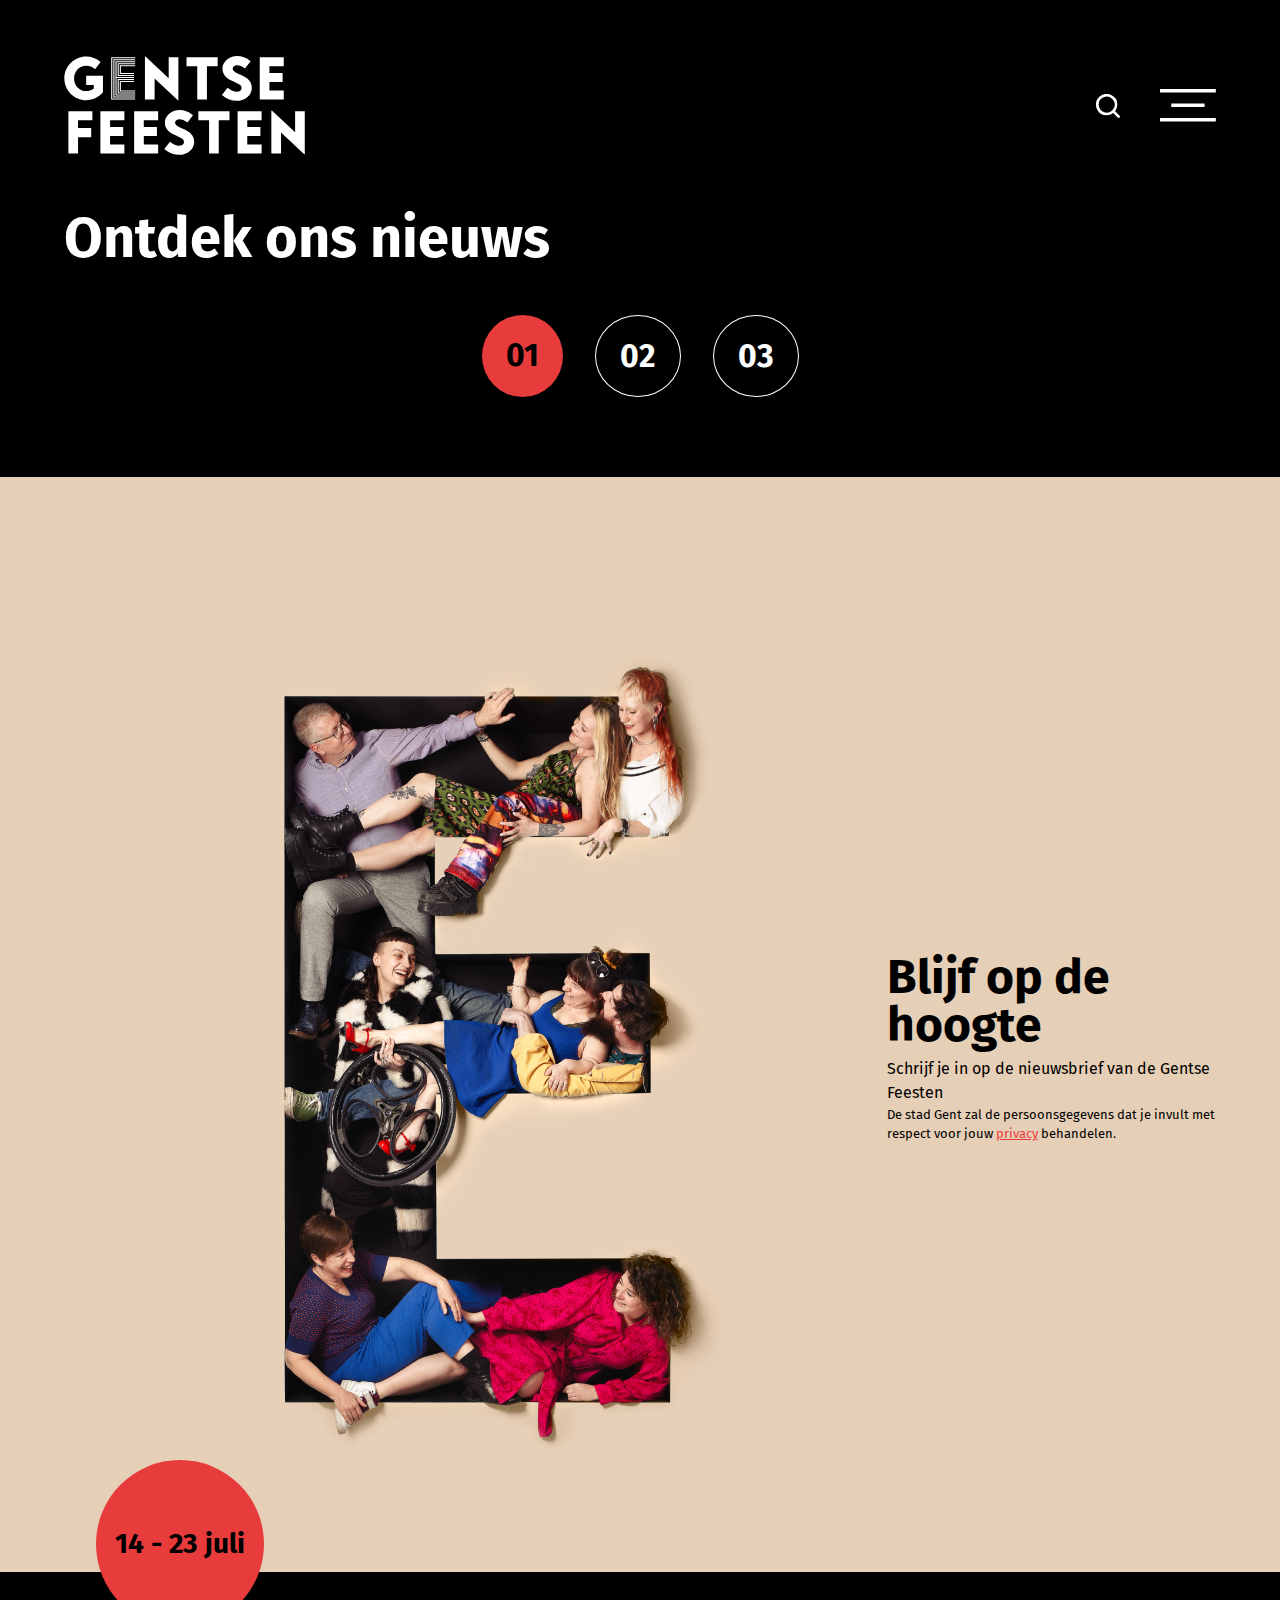
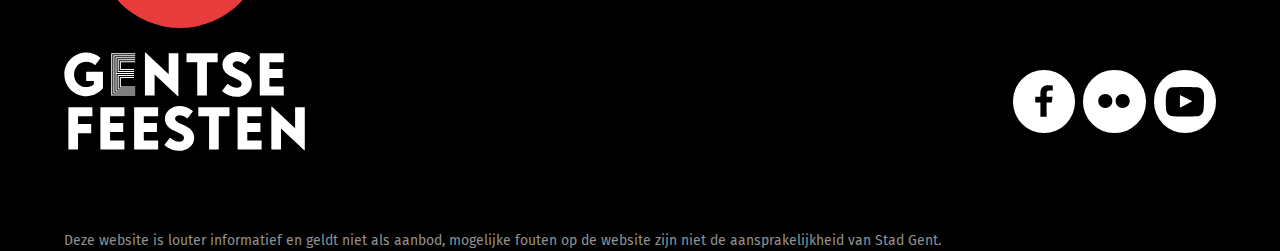
==== news.html @ fd0eabc0 "site" ====
<!DOCTYPE html>
<html lang="en">

<head>
    <meta charset="UTF-8">
    <meta name="viewport" content="width=device-width, initial-scale=1.0">
    <link rel="stylesheet" href="static/css/reset.css">
    <link rel="stylesheet" href="static/css/main.css">

    <!--FAVICON-->
    <link rel="apple-touch-icon" sizes="180x180" href="static/img/favicon/apple-touch-icon.png">
    <link rel="icon" type="image/png" sizes="32x32" href="static/img/favicon//favicon-32x32.png">
    <link rel="icon" type="image/png" sizes="16x16" href="static/img/favicon//favicon-16x16.png">

    <title>Ontdek ons nieuws | Gentse Feesten 2023</title>
</head>

<body>
    <div id="menu">
        <!--JAVASCRIPT-->
    </div>
    <header>
        <div class="container">
            <nav>
                <ul>
                    <li>
                        <a id="logo" href="index.html">
                            <!--JAVASCRIPT-->
                        </a>
                    </li>
                    <li class="page-pointer header-hidden">
                        <a href="news.html">Nieuws</a>
                    </li>
                    <li class="hover-after header-hidden">
                        <a href="events/day.html?day=14">Programma</a>
                    </li>
                </ul>

                <ul>
                    <li class="header__search header-hidden__delay">
                        <a href="search.html">
                            <svg xmlns="http://www.w3.org/2000/svg" viewBox="0 0 32 32">
                                <path fill="currentColor"
                                    d="m31.474 28.951-6.043-6.025a14.08 14.08 0 0 0 3.004-8.708A14.22 14.22 0 0 0 4.163 4.164a14.215 14.215 0 0 0-3.082 15.495 14.217 14.217 0 0 0 13.136 8.777 14.072 14.072 0 0 0 8.708-3.004l6.025 6.043a1.77 1.77 0 0 0 1.262.526 1.776 1.776 0 0 0 1.261-.526 1.77 1.77 0 0 0 .526-1.261 1.77 1.77 0 0 0-.526-1.262zM3.554 14.218a10.659 10.659 0 0 1 6.583-9.851 10.667 10.667 0 0 1 11.621 2.311 10.66 10.66 0 0 1 2.311 11.621 10.663 10.663 0 0 1-20.514-4.081z" />
                            </svg>
                        </a>
                    </li>
                    <li class="header__hamburger">
                        <a id="menu-btn" href="#">
                            <svg xmlns="http://www.w3.org/2000/svg" viewBox="0 0 55 32">
                                <path fill="currentColor"
                                    d="M0 0h54.825v3.404H0V0zm11.072 14.298h32.681v3.404H11.072v-3.404zM0 28.596h54.825V32H0v-3.404z" />
                            </svg>
                        </a>
                    </li>
                </ul>
            </nav>
    </header>
    <main>
        <section class="news">
            <div class="container">
                <h1>Ontdek ons nieuws</h1>
                <ul id="news">
                    <!--JAVASCRIPT-->
                </ul>
                <nav class="page-nav">
                    <ul>
                        <li class="page-nav__pointer">
                            <a href="#">
                                <strong>01</strong>
                            </a>
                        </li>
                        <li class="page-nav__hover">
                            <a href="#">
                                <strong>02</strong>
                            </a>
                        </li>
                        <li class="page-nav__hover">
                            <a href="#">
                                <strong>03</strong>
                            </a>
                        </li>
                    </ul>
                </nav>
            </div>
        </section>
    </main>
    <footer>
        <section class="footer-newsletter">
            <div class="container">
                <!-- <nav class="footer-newsletter__nav">
                    <ul>
                        <li class="footer-newsletter__nav-pics">
                            <a href="#">
                                <p>
                                    Spot onze foto's
                                </p>
                                <div class="arrow-right">
                                    <div class="arrow-helper"></div>
                                    <svg xmlns="http://www.w3.org/2000/svg" viewBox="0 0 32 32">
                                        <path fill="currentColor"
                                            d="M12.5 7c.384 0 .768.146 1.06.439l8.26 8.261-8.26 8.261a1.5 1.5 0 0 1-2.121-2.122l6.14-6.14-6.14-6.139a1.502 1.502 0 0 1 1.06-2.561z" />
                                    </svg>
                                </div>
                            </a>
                        </li>
                        <li class="footer-newsletter__nav-vids">
                            <a href="#">
                                <div class="arrow-left">
                                    <svg xmlns="http://www.w3.org/2000/svg" viewBox="0 0 32 32">
                                        <path fill="currentColor"
                                            d="M20.321 24.4c-.384 0-.768-.146-1.06-.439L11 15.701l8.26-8.262a1.5 1.5 0 0 1 2.121 2.122l-6.14 6.14 6.14 6.14a1.503 1.503 0 0 1-1.06 2.56" />
                                    </svg>
                                    <div class="arrow-helper"></div>
                                </div>
                                <p>
                                    Aanschouw onze video's
                                </p>
                            </a>
                        </li>
                    </ul>
                </nav> -->
                <div class="footer-newsletter__subscribe">
                    <figure id="logo-letter-footer">
                        <!--JAVASCRIPT-->
                    </figure>
                    <div class="footer-newsletter__subscribe-text">
                        <h3>Blijf op de hoogte</h3>
                        <p>
                            Schrijf je in op de nieuwsbrief van de Gentse Feesten
                        </p>
                        <!-- <div class="footer-newsletter__input">
                            <input type="email" id="email" name="email" placeholder="Jouw e-mailadres" required>
                            <button type="submit" class="sub-button">
                                <strong>Inschrijven</strong>
                            </button>
                        </div> -->
                        <p class="footer-newsletter__terms">
                            De stad Gent zal de persoonsgegevens dat je invult met respect voor jouw <a
                                href="#">privacy</a> behandelen.
                        </p>
                    </div>
                </div>
            </div>
        </section>

        <section class="footer-info">
            <div class="container">
                <div class="dates-circle">
                    <p>
                        14 - 23 juli
                    </p>
                </div>
                <nav>
                    <ul>
                        <li>
                            <a id="logo-footer" href="index.html">
                                <!--JAVASCRIPT-->
                            </a>
                        </li>
                        <li class="footer-info__socials">
                            <a href="#">
                                <svg xmlns="http://www.w3.org/2000/svg" viewBox="0 0 32 32">
                                    <path
                                        d="M17.49 25v-8.21h2.95l.44-3.2h-3.39v-2.043c0-.927.276-1.558 1.697-1.558L21 9.988V7.126A25.196 25.196 0 0 0 18.445 7h-.091.005c-2.614 0-4.403 1.491-4.403 4.23v2.36H11v3.2h2.956V25h3.535z" />
                                </svg>
                            </a>
                            <a href="#">
                                <svg xmlns="http://www.w3.org/2000/svg" viewBox="0 0 32 32">
                                    <path
                                        d="M11.034 12c2.228 0 4.034 1.791 4.034 4 0 2.21-1.806 4-4.034 4S7 18.21 7 16c0-2.209 1.806-4 4.034-4zM25 16c0 2.21-1.806 4-4.034 4s-4.034-1.79-4.034-4c0-2.209 1.806-4 4.034-4S25 13.791 25 16z" />
                                </svg>
                            </a>
                            <a href="#">
                                <svg xmlns="http://www.w3.org/2000/svg" viewBox="0 0 32 32">
                                    <path
                                        d="M26.8 12.1c0-.3-.3-1.9-1.1-2.7C25 8.7 24 8.3 23 8.2h-.2C19.8 8 16.2 8 16 8s-3.8 0-6.8.2H9c-1 0-1.9.5-2.6 1.2-.8.8-1.1 2.4-1.1 2.7-.2 1.2-.3 2.4-.3 3.6v1.6c0 1.2.1 2.4.2 3.6 0 .3.3 1.8 1.1 2.7.8.7 1.7 1.1 2.7 1.1H9.3c1.7.2 6.4.2 6.6.2.2 0 3.8 0 6.8-.2h.2c1 0 1.9-.5 2.6-1.2.8-.8 1.1-2.4 1.1-2.7.1-1.2.2-2.4.2-3.6v-1.6c.2-1.1.1-2.3 0-3.5zm-13.7 7.8v-7.4l7.1 3.7-7.1 3.7z" />
                                </svg>
                            </a>
                        </li>
                    </ul>
                    <ul>
                        <li>
                            <p class="footer__site-info">
                                Deze website is louter informatief en geldt niet als aanbod, mogelijke fouten op de
                                website zijn niet de aansprakelijkheid van Stad Gent.
                            </p>
                        </li>
                    </ul>
                </nav>
            </div>
        </section>
    </footer>
    <script src="./static/js/utils/utility-functions.js"></script>
    <script src="./static/js/main/data.js"></script>
    <script src="./static/js/main/logos.js"></script>
    <script src="./static/js/main/menu.js"></script>
    <script src="./static/js/news-page/news.js"></script>
</body>

</html>
---- static/css/main.css ----
/*
===================================
STANDARD VALUES
===================================
*/

@font-face {
  font-family: "Fira Sans";
  src: url("../fonts/Fira Sans Bold.woff2") format("woff2"),
    url("../fonts/Fira Sans Bold.woff") format("woff");
  font-weight: 700;
  font-style: normal;
  font-stretch: normal;
  unicode-range: U+0020-2212;
}

@font-face {
  font-family: "Fira Sans";
  src: url("../fonts/Fira Sans Regular.woff2") format("woff2"),
    url("../fonts/Fira Sans Regular.woff") format("woff");
  font-weight: 400;
  font-style: normal;
  font-stretch: normal;
  unicode-range: U+0020-2212;
}

body {
  font-family: "Fira sans";
  background-color: hsl(31, 49%, 81%);
}

main {
  overflow: hidden;
}

h1 {
  font-size: 3.5rem;
}

@media (max-width: 31.25rem) {
  h1 {
    font-size: 2.5rem;
  }
}

h1,
h2,
h3,
h4 {
  line-height: 100%;
}

ul {
  padding: 0;
}

li {
  list-style: none;
}

svg {
  color: white;
  width: 2rem;
}

.bg-red svg {
  color: black;
}

/*
===================================
UTILITY CLASSES
===================================
*/

.container {
  max-width: 80rem;
  width: 90%;
  margin: 0 auto;
}

.close {
  display: none;
}

.overflow-hidden {
  overflow: hidden;
}

.bg-red {
  background-color: hsl(0, 79%, 57%);
}

.page-pointer::after {
  content: "";
  width: 2rem;
  height: 1.25rem;
  border-left: 0.2rem solid white;
  border-top: 0.2rem solid white;
  position: absolute;
  bottom: -1.5rem;
  left: 0;
}

.dates-circle {
  font-size: 1.74rem;
  font-weight: 600;
  background-color: hsl(0, 79%, 57%);
  border-radius: 50%;
  width: 10.5rem;
  height: 10.5rem;
  display: flex;
  align-items: center;
  justify-content: center;
}

/* Arrows */
.arrow-right,
.arrow-left {
  display: flex;
  align-items: center;
}

div.arrow-right svg {
  width: 3rem;
  transform: translateX(-54%);
  color: black;
}

div.arrow-left svg {
  color: black;
  width: 3rem;
  transform: translateX(51%);
}

.arrow-helper {
  width: 5rem;
  height: 0.25rem;
  background-color: black;
}

/* Events */
.event {
  position: relative;
  list-style: none;
}

.event-text-bl {
  position: absolute;
  bottom: -7rem;
  left: 0;
  max-width: 23.5rem;
  border: 0.1rem solid white;
  padding: 2rem;
  background-color: black;
  transition: 0.2s;
}

.event-text-bl h2 {
  font-size: 1.25rem;
  margin-bottom: 0.75rem;
}

.event-text-bl h2,
.event-text-bl p {
  color: white;
}

.event-text-bl p {
  display: inline-block;
}

.event-text-bl h3 {
  display: inline-block;
  font-size: 1rem;
  color: black;
  background-color: hsl(0, 79%, 57%);
  padding: 0.5rem;
}

.event:hover .event-text-bl {
  transform: translateX(10%) translateY(-10%);
}

/*
===================================
HEADER
===================================
*/

header {
  background-color: black;
  padding: 3.5rem 0;
}

header .container {
  position: relative;
  max-width: 85rem;
  margin: 0 auto;
}

header nav {
  display: flex;
  justify-content: space-between;
}

header ul {
  display: flex;
  align-items: center;
  gap: 2.5rem;
  padding: 0;
}

header li {
  position: relative;
}

header a {
  color: white;
  font-weight: 700;
  text-decoration: none;
  text-transform: uppercase;
}

header a:hover svg {
  color: hsl(0, 79%, 57%);
}

.header__languages {
  display: flex;
  align-items: center;
  cursor: pointer;
}

.header__languages a {
  display: flex;
  align-items: center;
}

.header__languages:hover a {
  color: hsl(0, 79%, 57%);
}

.header__search svg {
  width: 1.5rem;
}

.header__hamburger svg {
  width: 3.5rem;
}

.hover-after {
  position: relative;
}

header .hover-after:hover::after {
  content: "";
  width: 1.5rem;
  border-bottom: 0.2rem solid white;
  position: absolute;
  bottom: -1rem;
  left: 0;
}

header .dates-circle {
  position: absolute;
  bottom: -10rem;
  right: 0;
}

@media (max-width: 59.5rem) {
  header .dates-circle {
    display: none;
  }
}

@media (max-width: 80rem) {
  .header-hidden {
    display: none;
  }
}

@media (max-width: 32.5rem) {
  .header-hidden__delay {
    display: none;
  }
}

/*
===================================
MENU
===================================
*/

.menu {
  z-index: 3;
  display: flex;
  justify-content: space-between;
  position: fixed;
  top: 0;
  left: 0;
  background-color: hsl(0, 79%, 57%);
  width: 100%;
  height: 100%;
}

.menu a {
  color: black;
  text-decoration: none;
  text-transform: uppercase;
  font-weight: 600;
}

.menu svg {
  color: black;
}

.menu a:hover,
.menu a:hover svg {
  color: white;
}

.menu__letter {
  padding: 10rem 0;
  background-color: hsl(31, 49%, 81%);
}

.menu__letter img {
  max-width: 100%;
  height: 100%;
}

@media (max-width: 63.125rem) {
  .menu__letter img {
    display: none;
  }
}

.menu__search {
  position: absolute;
  top: 2rem;
  right: 5rem;
}

.menu__search ul {
  display: flex;
  align-items: center;
  gap: 1rem;
}

.menu__nav {
  padding: 1rem 5rem;
}

@media (max-width: 28.4375rem) {
  .menu__nav {
    padding: 1rem 2rem;
  }
}

.menu__nav-list {
  margin-top: 5rem;
  display: flex;
  gap: 0.5rem;
}

.menu__program,
.menu__program-item {
  display: flex;
  align-items: flex-start;
  gap: 1rem;
}

.menu__days {
  margin-top: 1.75rem;
}

.menu__close {
  position: absolute;
  top: 2.35rem;
  right: 2rem;
  font-size: 2.5rem;
}

@media (max-width: 28.4375rem) {
  .menu__close {
    right: 0.75rem;
  }
}

/*
===================================
FOOTER
===================================
*/

footer {
  margin-top: 10rem;
}

@media (max-width: 43.75rem) {
  footer {
    margin-top: 5rem;
  }
}

/* Subscribe Newsletter */
.footer-newsletter__nav ul {
  max-width: 50rem;
}

.footer-newsletter__nav li {
  display: inline-block;
}

.footer-newsletter__nav li:hover .arrow-helper {
  width: 8rem;
  transition: 0.4s;
}

.footer-newsletter__nav-pics a,
.footer-newsletter__nav-vids a {
  display: flex;
  align-items: center;
  gap: 0.5rem;
  color: black;
  font-size: 3rem;
  font-weight: 700;
  text-decoration: none;
  padding: 1rem 2rem;
  margin-bottom: 2rem;
  background-color: hsl(0, 79%, 57%);
}

@media (max-width: 43.75rem) {
  .footer-newsletter__nav-pics a,
  .footer-newsletter__nav-vids a {
    font-size: 1.5rem;
  }
}

.footer-newsletter__subscribe {
  display: flex;
  justify-content: space-between;
  align-items: center;
  margin-bottom: 7rem;
}

.footer-newsletter__subscribe-text h3 {
  font-size: 3rem;
  margin-bottom: 0.5rem;
}

.footer-newsletter__input input {
  width: 40rem;
  color: black;
  background: transparent;
  padding: 1rem 0.5rem;
  border: 0;
  border-bottom: 0.2rem solid black;
  margin: 2rem 0;
}

@media (max-width: 42.1875rem) {
  .footer-newsletter__input input {
    width: 100%;
    max-width: 40rem;
  }
  .footer-newsletter__subscribe img {
    display: none;
  }
}

.footer-newsletter__input input:focus {
  outline: 0.15rem solid black;
}

.footer-newsletter__input button {
  cursor: pointer;
  text-transform: uppercase;
  font-weight: 500;
  background-color: hsl(0, 79%, 57%);
  border: 0;
  padding: 0.75rem 2rem;
  margin-bottom: 1rem;
}

.footer-newsletter__input button:hover {
  background-color: white;
  border: 0.1rem solid black;
  transition: 0.2s;
}

.footer-newsletter__terms {
  font-size: 0.8rem;
}

.footer-newsletter__terms a {
  color: hsl(0, 79%, 57%);
}

.footer-newsletter__terms a:hover {
  color: black;
}

/* Footer Info */
.footer-info {
  background-color: black;
  padding-top: 5rem;
}

.footer-info .container {
  position: relative;
  max-width: 90rem;
}

.footer-info .dates-circle {
  position: absolute;
  top: -12rem;
  left: 2rem;
}

@media (max-width: 43.75rem) {
  .footer-info .dates-circle {
    font-size: 1.35rem;
    padding: 1.75rem;
    top: -11.25rem;
    left: 50%;
    transform: translateX(-50%);
  }
}

.footer-info .dates-circle p {
  color: black;
}

.footer-info ul {
  display: flex;
  justify-content: space-between;
  align-items: center;
  margin-bottom: 5rem;
}

@media (max-width: 43.75rem) {
  .footer-info ul {
    flex-direction: column;
    align-items: flex-start;
  }
}

.footer-info p {
  color: white;
}

.footer-info__socials {
  display: flex;
  gap: 0.5rem;
}

@media (max-width: 43.75rem) {
  .footer-info__socials {
    margin-top: 2rem;
  }
}

.footer-info__socials a {
  background-color: white;
  padding: 0.2rem;
  border-radius: 50%;
}

.footer-info__socials a:hover {
  background-color: hsl(0, 79%, 57%);
}

.footer-info__socials svg {
  width: 3.5rem;
}

.footer-info__sponsors {
  display: flex;
  align-items: center;
  gap: 1rem;
}

.footer-info__sponsors img {
  width: 5rem;
}

.footer__hashtag {
  text-transform: uppercase;
  font-weight: 700;
  font-size: 4rem;
}

.footer__terms a,
p.footer__site-info {
  color: hsl(0, 0%, 57%);
  text-decoration: none;
  font-size: 0.85rem;
}

/*
===================================
DAY NAVIGATOR
===================================
*/

.day-nav {
  background-color: black;
}

.day-nav .container {
  max-width: 85rem;
}

.day-nav ul {
  display: flex;
  justify-content: center;
  align-items: center;
  gap: 0.2rem;
  padding: 5rem 0;
}

@media (max-width: 48.75rem) {
  .day-nav ul {
    display: grid;
    gap: 0.1rem;
    grid-template-columns: repeat(5, 1fr);
    grid-template-rows: repeat(2, 1fr);
  }
}

.day-nav li {
  cursor: pointer;
  list-style: none;
  background-color: hsl(0, 79%, 57%);
  padding: 1rem 2rem;
}

@media (max-width: 64.6875rem) {
  .day-nav li {
    padding: 0.5rem 1rem;
  }
}

@media (max-width: 48.75rem) {
  .day-nav li {
    width: 100%;
    height: 100%;
  }
}

.day-nav a {
  font-size: 1.25rem;
  text-align: center;
  text-decoration: none;
  color: black;
}

.day-nav a strong {
  font-size: 2rem;
}

@media (max-width: 31.25rem) {
  .day-nav a strong {
    font-size: 1rem;
  }
}

.day-nav .day-pointer {
  padding: 2.5rem 2.5rem;
}

@media (max-width: 48.75rem) {
  .day-nav .day-pointer {
    padding: 0 1rem;
    padding-top: 0.8rem;
    background-color: white;
  }
  .day-nav .day-pointer p {
    transform: translateY(0);
  }
}

.day-nav li:hover {
  background-color: black;
}

.day-nav .day-pointer:hover {
  background-color: hsl(0, 79%, 57%);
}

.day-nav li:hover a {
  color: white;
}

/*
===================================
SEARCH
===================================
*/

.search {
  color: white;
  background-color: black;
  padding-bottom: 5rem;
}

.search .container {
  max-width: 100rem;
}

.search img {
  width: 20rem;
}

.search h1 {
  font-size: 4rem;
  margin-bottom: 2rem;
}

@media (max-width: 36.25rem) {
  .search h1 {
    font-size: 2rem;
  }
}

.search-form {
  display: flex;
  justify-content: center;
}

.search-form input {
  width: 50rem;
  padding: 1rem;
  border-top: 0.1rem solid white;
  border-right: 0;
  border-bottom: 0.1rem solid white;
  border-left: 0.1rem solid white;
  color: white;
  background-color: black;
}

@media (max-width: 59.375rem) {
  .search-form input {
    width: 30rem;
  }
}

@media (max-width: 36.25rem) {
  .search-form input {
    width: 16rem;
  }
}

.search-form input:focus {
  outline: 0;
}

.search-form button {
  cursor: pointer;
  background-color: transparent;
  border-top: 0.1rem solid white;
  border-right: 0.1rem solid white;
  border-bottom: 0.1rem solid white;
  border-left: 0;
  padding: 0.5rem;
}

.search-form button:hover {
  background-color: hsl(0, 79%, 57%);
}

.search-form button:hover svg {
  color: black;
}

.search-info {
  font-size: 1.75rem;
  text-align: center;
  margin: 2.5rem 0;
}

.searched-events {
  display: flex;
  justify-content: center;
  flex-wrap: wrap;
  gap: 2rem;
}

.searched-events li {
  position: relative;
  list-style: none;
  margin-bottom: 8rem;
}

.searched-events img {
  width: 25rem;
}

/*
===================================
HOME - Days
===================================
*/

.home-days {
  margin: 7rem 0;
}

.home-days .container {
  display: flex;
  align-items: center;
  gap: 5rem;
}

@media (max-width: 59.5rem) {
  .home-days .container {
    flex-direction: column;
  }
}

.home-days img {
  width: 40rem;
}

.home-days a {
  color: black;
  text-decoration: none;
}

.home-days__today {
  cursor: pointer;
  display: flex;
  font-size: 1.2rem;
  line-height: 130%;
  margin-bottom: 2rem;
  margin-left: 25%;
}

.home-days__today:hover .arrow-helper {
  width: 6.5rem;
  transition: 0.5s;
}

/* Grid */
.home-days__grid {
  display: grid;
  grid-template-columns: repeat(3, 1fr);
  grid-template-rows: repeat(4, 1fr);
  gap: 0.1rem;
}

.home-days__grid a {
  display: block;
  max-width: 10rem;
  height: 6.5rem;
  color: black;
  background-color: hsl(0, 79%, 57%);
  text-align: center;
  text-decoration: none;
}

.home-days__grid a:hover {
  background-color: black;
  color: white;
}

.home-days__grid-empty {
  background-color: hsl(31, 49%, 81%);
}

.home-days__grid strong {
  font-size: 2rem;
}

@media (max-width: 59.5rem) {
  .home-days__grid strong {
    font-size: 1.5rem;
  }
}

.home-days__grid p {
  padding: 0 3rem;
  padding-top: 0.8rem;
}

@media (max-width: 620px) {
  .home-days__grid p {
    padding: 0 1rem;
    padding-top: 0.8rem;
  }
}

@media (max-width: 59.5rem) {
  .home-days__grid {
    grid-template-columns: repeat(5, 1fr);
    grid-template-rows: repeat(2, 1fr);
  }
  .home-days__grid-empty {
    display: none;
  }
}

/*
===================================
HOME - Spotlight
===================================
*/

.home-spotlight {
  background-color: black;
  padding: 10rem 0;
  padding-bottom: 7rem;
}

.home-spotlight .container {
  position: relative;
  width: 100rem;
  padding-left: 7.5rem;
}

@media (max-width: 34.375rem) {
  .home-spotlight .container {
    padding-left: 3.5rem;
  }
}

@media (max-width: 28.125rem) {
  .home-spotlight .container {
    padding-left: 0.5rem;
  }
}

.home-spotlight__arrows {
  position: absolute;
  top: -5rem;
  right: 0;
  display: flex;
  gap: 0.5rem;
}

.home-spotlight .arrow-left,
.home-spotlight .arrow-right {
  cursor: pointer;
}

.home-spotlight .arrow-left svg,
.home-spotlight .arrow-right svg {
  color: white;
}

.home-spotlight .arrow-helper {
  background-color: white;
}

.home-spotlight .arrow-left:hover .arrow-helper,
.home-spotlight .arrow-right:hover .arrow-helper {
  width: 7.5rem;
  transition: 0.4s;
}

.home-spotlight .arrow-left:hover {
  transform: translateX(-2rem);
  transition: 0.4s;
}

.home-spotlight .arrow-right:hover {
  transform: translateX(2rem);
  transition: 0.4s;
}

.home-spotlight__events {
  display: flex;
  gap: 3.5rem;
  color: white;
  overflow: auto;
  padding-bottom: 10rem;
}

.home-spotlight__events a img {
  max-width: 25rem;
}

.home-spotlight__events a {
  position: relative;
  text-decoration: none;
}

/*
===================================
HOME - News
===================================
*/

.home-news {
  color: white;
  background-color: black;
  padding-bottom: 5rem;
}

.home-news .container {
  display: flex;
  justify-content: center;
}

@media (max-width: 64rem) {
  .home-news .container {
    display: block;
  }
}

.home-news__title {
  display: inline-block;
  rotate: -90deg;
  height: 0;
}

@media (max-width: 64rem) {
  .home-news__title {
    rotate: 0deg;
  }
}

.home-news h2 {
  font-size: 9rem;
  background-color: black;
  padding: 0.5rem;
  transform: translateX(-55%);
}

@media (max-width: 64rem) {
  .home-news h2 {
    font-size: 3rem;
    transform: translateX(0) translateY(-30%);
  }
}

.home-news h3 {
  padding-bottom: 5rem;
}

.home-news a {
  text-decoration: none;
  color: white;
}

.home-news__title::after {
  z-index: -1;
  content: "";
  position: absolute;
  top: -2rem;
  right: 15rem;
  background-color: hsl(0, 79%, 57%);
  width: 30rem;
  height: 10rem;
}

.home-news__articles a {
  font-size: 1.75rem;
  font-weight: 700;
}

.home-news__articles {
  display: flex;
  width: 65rem;
}

@media (max-width: 92.2rem) {
  .home-news__articles {
    flex-direction: column;
    width: 100%;
    max-width: 65rem;
  }
}

.home-news__articles-container {
  display: flex;
  flex-direction: column;
}

.home-news__articles article {
  border: 0.1rem solid white;
  padding: 1rem;
}

.home-news__articles article:hover {
  background-color: hsl(0, 79%, 57%);
  transition: 0.3s;
}

.home-news__articles article:hover a {
  color: black;
}

.home-news__articles article:hover .arrow-helper {
  width: 7rem;
  opacity: 0;
  transition: 0.2s;
}

.home-news__articles article:hover svg {
  opacity: 0;
  transition: 0.2s;
}

.home-news .arrow-right svg {
  color: white;
}

.home-news .arrow-helper {
  background-color: white;
}

.home-news figure img {
  object-fit: cover;
  object-position: center;
  width: 100%;
  height: 100%;
}

.home-news__news-btn {
  max-width: 17rem;
  border: 0.1rem solid white;
  padding: 1rem;
  margin-top: 5rem;
  text-transform: uppercase;
  text-align: center;
}

.home-news__news-btn:hover {
  color: black;
  background-color: white;
  transition: 0.2s;
}

/* Grid */
.home-news__articles-grid {
  display: grid;
  grid-template-columns: repeat(2, 1fr);
  grid-template-rows: repeat(2, 1fr);
  height: 100%;
}

@media (max-width: 33.75rem) {
  .home-news__articles-grid {
    display: flex;
    flex-direction: column;
  }
}

.home-news__articles-grid article:last-child {
  grid-column: span 2;
  height: 100%;
}

/*
===================================
NEWS
===================================
*/

.news {
  color: white;
  background-color: black;
}

.news ul {
  margin-top: 3rem;
}

.news li {
  margin-bottom: 5rem;
  border: 0.1rem solid white;
}

.news a {
  display: flex;
  justify-content: space-between;
  text-decoration: none;
  color: white;
}

@media (max-width: 73.4375rem) {
  .news a {
    flex-direction: column-reverse;
  }
}

.news .news__nav {
  font-size: 1.25rem;
  position: relative;
  display: flex;
  flex-direction: column;
  justify-content: space-between;
  padding: 1rem;
}

.news .arrow-helper {
  background-color: white;
}

.news .arrow-right svg {
  color: white;
}

.news .page-nav ul {
  display: flex;
  justify-content: center;
  gap: 2rem;
}

.news .page-nav li {
  cursor: pointer;
  display: inline-block;
  border: 0.1rem solid white;
  border-radius: 50%;
  list-style: none;
  font-size: 2rem;
  padding: 1rem 1.5rem;
}

.news .page-nav .page-nav__pointer {
  border: 0;
  background-color: hsl(0, 79%, 57%);
}

.news .page-nav .page-nav__pointer a {
  color: black;
}

.news li h2 {
  max-width: 25rem;
  z-index: 1;
}

.news li figure {
  width: 50rem;
  height: 27rem;
}

@media (max-width: 73.4375rem) {
  .news li figure {
    width: 100%;
  }
}

.news li figure img {
  object-fit: cover;
  width: 100%;
  height: 100%;
}

.news-red-box {
  position: absolute;
  top: 0;
  left: 0;
  width: 37rem;
  height: 7rem;
}

@media (max-width: 73.4375rem) {
  .news-red-box {
    width: 100%;
    height: 100%;
  }
}

.news li:hover {
  border: 0;
  transition: 0.2s;
}

.news li:hover h2 {
  color: black;
}

.news li:hover .news-red-box {
  background-color: hsl(0, 79%, 57%);
  transition: 0.4s;
}

@media (max-width: 73.4375rem) {
  .news li:hover .arrow-right svg {
    opacity: 0;
    transition: 0.4s;
  }
}

.news li:hover .arrow-helper {
  width: 7.5rem;
  transition: 0.2s;
}

.page-nav__hover:hover {
  background-color: white;
}

.page-nav__hover:hover a {
  color: black;
}

/*
===================================
DAY - Spotlight
===================================
*/

.day-spotlight {
  padding-bottom: 10rem;
  background-color: black;
}

.day-spotlight .container {
  max-width: 90rem;
}

.day-spotlight ul {
  display: flex;
  justify-content: center;
  flex-wrap: wrap;
  gap: 5rem;
}

.day-spotlight li {
  list-style: none;
  padding-bottom: 5rem;
}

.day-spotlight a {
  position: relative;
}

.day-spotlight img {
  max-width: 25rem;
}

@media (max-width: 25.625rem) {
  .day-spotlight img {
    max-width: 20rem;
  }
}

@media (max-width: 25.625rem) {
  .day-spotlight .event {
    max-width: 20rem;
  }
}

/*
===================================
DAY - Filter
===================================
*/

.day-filter {
  color: white;
  background-color: black;
  padding: 3rem 0;
  padding-top: 0;
}

.day-filter svg {
  color: hsl(31, 49%, 81%);
  width: 1.5rem;
}

.day-filter img {
  width: 1.5rem;
}

.day-filter h2 {
  font-size: 2.75rem;
  margin-bottom: 1.25rem;
}

.day-filter__menu {
  max-height: 3.5rem;
  display: flex;
  border: 0.1rem solid hsl(31, 49%, 81%);
}

@media (max-width: 43.4375rem) {
  .day-filter__menu {
    max-height: 7rem;
    flex-direction: column-reverse;
  }
  .day-filter__options {
    border-top: 0.1rem solid hsl(31, 49%, 81%);
  }
}

.day-filter__menu ul {
  display: flex;
  align-items: center;
  padding: 0;
}

.day-filter__menu li {
  cursor: pointer;
  text-align: center;
  display: flex;
  align-items: center;
  gap: 0.5rem;
  padding: 1rem;
}

.day-filter__options li {
  list-style: none;
  border-left: 0.1rem solid hsl(31, 49%, 81%);
  border-right: 0.1rem solid hsl(31, 49%, 81%);
}

.day-filter__options li:hover {
  background-color: white;
}

.day-filter__options li:hover svg {
  color: black;
}

.day-filter__options .day-filter__category:hover {
  background-color: hsl(31, 49%, 81%);
}

.day-filter__category {
  color: black;
  background-color: hsl(31, 49%, 81%);
}

.day-filter__extra svg:hover {
  background-color: white;
}

.filter-categories {
  background-color: hsl(31, 48%, 81%);
  display: flex;
  align-items: center;
  flex-wrap: wrap;
  padding: 2rem;
}

.filter-categories li {
  display: flex;
  align-items: center;
  gap: 0.5rem;
  padding: 1rem;
  width: 25rem;
}

.filter-categories figure {
  width: 3rem;
}

@media (max-width: 27.1875rem) {
  .filter-categories figure {
    display: none;
  }
}

.filter-categories a {
  text-decoration: none;
  color: black;
  font-size: 1.35rem;
}

@media (max-width: 27.1875rem) {
  .filter-categories a {
    font-size: 1.25rem;
  }
}

.filter-categories a:hover {
  text-decoration: underline;
}

.day-filter .search-form {
  justify-content: flex-start;
}

.day-filter .search-form input {
  width: 25rem;
}

@media (max-width: 30rem) {
  .day-filter .search-form input {
    width: 15rem;
    padding: 1rem 0;
  }
}

/*
===================================
DAY - Events
===================================
*/

.day-events {
  color: white;
  background-color: black;
}

.day-events .container {
  max-width: 100rem;
}

.day-events img {
  width: 27rem;
}

.day-events .category {
  display: flex;
  justify-content: center;
  align-items: center;
  gap: 2rem;
  padding: 2rem;
}

.day-events .arrow-up img {
  width: 2rem;
}

.day-events ul {
  display: flex;
  justify-content: center;
  flex-wrap: wrap;
  gap: 5rem;
  padding-bottom: 7rem;
}

.day-events li {
  position: relative;
  margin-bottom: 10rem;
}

.day-events .category h2 {
  font-size: 2rem;
}

.day-events .category img {
  width: 1.5rem;
}

/*
===================================
DAY - Search
===================================
*/

.day-search {
  background-color: black;
  padding-bottom: 5rem;
}

.day-search .container {
  background-color: hsl(0, 79%, 57%);
  display: flex;
  align-items: center;
  gap: 5rem;
}

@media (max-width: 78.75rem) {
  .day-search .container {
    flex-direction: column;
  }
  .day-search figure {
    width: 100%;
  }
  .day-search img {
    object-fit: cover;
    width: 100%;
  }
}

.day-search h2 {
  font-size: 3rem;
  margin-bottom: 0.5rem;
}

.day-search h3 {
  font-weight: 400;
  margin-bottom: 2rem;
}

.day-search__form input {
  width: 35rem;
  color: black;
  background-color: white;
}

@media (max-width: 78.75rem) {
  .day-search__form input,
  .day-search__form button {
    margin-bottom: 2rem;
  }
}

@media (max-width: 43.125rem) {
  .day-search__form input {
    width: 15rem;
  }
}

.day-search__form button {
  background-color: white;
}

.day-search__form button:hover {
  background-color: black;
}

.day-search__form button:hover svg {
  color: white;
}

.day-search__form svg {
  color: black;
}

/*
===================================
DETAIL
===================================
*/

.detail {
  color: white;
  background-color: black;
  padding: 2rem 0 7rem 0;
}

.detail .container {
  position: relative;
  padding-top: 5rem;
}

.detail a {
  color: white;
  text-decoration: none;
}

.detail ul a {
  text-decoration: underline;
}

.detail li {
  list-style: none;
}

.detail ul {
  padding: 0;
}

.detail .detail__goday {
  font-size: 1.2rem;
  position: absolute;
  top: 0;
  left: -3.5rem;
}

.detail .detail__goday:hover .arrow-helper {
  width: 7.5rem;
  transition: 0.4s;
}

.detail .arrow-left {
  display: flex;
  align-items: center;
  gap: 0.75rem;
}

.detail .arrow-left p {
  font-weight: 700;
  text-transform: uppercase;
}

.detail .arrow-left svg {
  color: white;
  transform: translateX(77%);
}

.detail .arrow-helper {
  background-color: white;
}

.detail__event {
  display: flex;
  justify-content: space-between;
  gap: 5rem;
}

@media (max-width: 70rem) {
  .detail__event {
    flex-direction: column;
    align-items: center;
  }
}

.detail__event img {
  max-width: 35rem;
}

@media (max-width: 36.875rem) {
  .detail__event img {
    max-width: 25rem;
  }
}

@media (max-width: 26.5625rem) {
  .detail__event img {
    max-width: 18rem;
  }
}

.detail__return {
  display: flex;
  align-items: center;
  gap: 1.5rem;
}

.detail__event-info {
  display: flex;
  gap: 5rem;
}

.detail__event-info li {
  width: 100%;
  display: flex;
  gap: 5rem;
  margin: 1rem 0;
}

@media (max-width: 70rem) {
  .detail__event-info li {
    flex-direction: column;
    gap: 0.25rem;
  }
}

.detail__event-info-categories li {
  margin: 0;
}

.detail__loc-time {
  display: flex;
  align-items: center;
  gap: 1rem;
}

@media (max-width: 22.5rem) {
  .detail__loc-time {
    flex-direction: column;
    align-items: flex-start;
    gap: 0.25rem;
    margin-bottom: 1.25rem;
  }
}

.detail__location {
  text-align: center;
  display: flex;
  gap: 0.5rem;
  padding: 0.5rem;
  margin: 1rem 0;
  background-color: hsl(0, 79%, 57%);
}

.detail__location p {
  display: block;
  margin: 0 auto;
}

.detail__location img {
  width: 1.2rem;
}

.wheelchair {
  width: 1.5rem;
}

.detail__socials {
  display: flex;
  gap: 0.5rem;
  margin-top: 2rem;
}

.detail__socials a svg {
  background-color: white;
  width: 3rem;
  border-radius: 50%;
}

.detail__socials a:hover svg {
  background-color: hsl(0, 79%, 57%);
}

/*
===================================
DETAIL - Map
===================================
*/

.detail-map {
  padding-bottom: 7rem;
  background-color: black;
  text-align: center;
}

.detail-map .container {
  display: flex;
  justify-content: center;
}

@media (max-width: 69.375rem) {
  .detail-map .container {
    flex-direction: column;
  }
}

.detail-map__info {
  padding: 1rem 7rem 1rem 2rem;
  background-color: hsl(0, 79%, 57%);
}

@media (max-width: 69.375rem) {
  .detail-map__info {
    padding-right: 2rem;
  }
}

.detail-map__info .detail__location {
  color: white;
  background-color: black;
}

.detail-map__info a {
  text-decoration: underline;
  color: black;
}

/*
===================================
GRID TOGGLER
===================================
*/

.grid-toggler {
  display: flex;
  justify-content: flex-end;
  align-items: center;
  gap: 0.5rem;
  margin-bottom: 3rem;
}

.grid-toggler a {
  padding: 0.5rem;
}

.grid-toggler .list-btn {
  padding: 0.75rem 0.5rem;
}

.grid-toggler a:hover,
.grid-toggler a:active {
  background-color: hsl(0, 79%, 57%);
}

.grid-toggler a:hover svg,
.grid-toggler a:active svg {
  color: black;
}

.grid-toggler svg {
  width: 1.75rem;
}

/* Events */
.grid-list .event img {
  display: none;
}

.grid-list ul {
  flex-direction: column;
  gap: 0;
  padding-bottom: 0;
}

.grid-list li {
  margin-bottom: 0;
}

.grid-list a {
  text-decoration: none;
}

.grid-list .event-text-bl {
  display: grid;
  grid-template-columns: repeat(3, 1fr);
  align-items: center;
  position: static;
  max-width: 100%;
  margin: 0;
  padding: 1rem;
}

@media (max-width: 36.875rem) {
  .grid-list .event-text-bl {
    display: flex;
    flex-direction: column;
    align-items: flex-start;
    gap: 1rem;
  }
}

.grid-list .event-text-bl h2 {
  padding: 0 1.5rem;
}

.grid-list h3 {
  color: white;
  background-color: transparent;
  padding-left: 1.5rem;
}

.grid-list .flex-order {
  order: -1;
}

.searched-events.grid-list {
  display: block;
}

.grid-list .grid-list__border {
  max-height: 180%;
  border-left: 0.1rem solid white;
  border-right: 0.1rem solid white;
}

.grid-list .event:hover .event-text-bl {
  transform: translateX(0%) translateY(0%);
  background-color: white;
}

.grid-list .event:hover .grid-list__border {
  border-left: 0.1rem solid black;
  border-right: 0.1rem solid black;
}

@media (max-width: 36.875rem) {
  .grid-list .grid-list__border,
  .grid-list .event:hover .grid-list__border {
    border: 0;
  }
}

.grid-list .event:hover .grid-list__border h2,
.grid-list .event:hover h3,
.grid-list .event:hover .flex-order {
  color: black;
}

@media (max-width: 25.3125rem) {
  .grid-list .event-text-bl h2,
  .grid-list .event-text-bl h3,
  .grid-list .event-text-bl p {
    font-size: 0.9rem;
  }
}
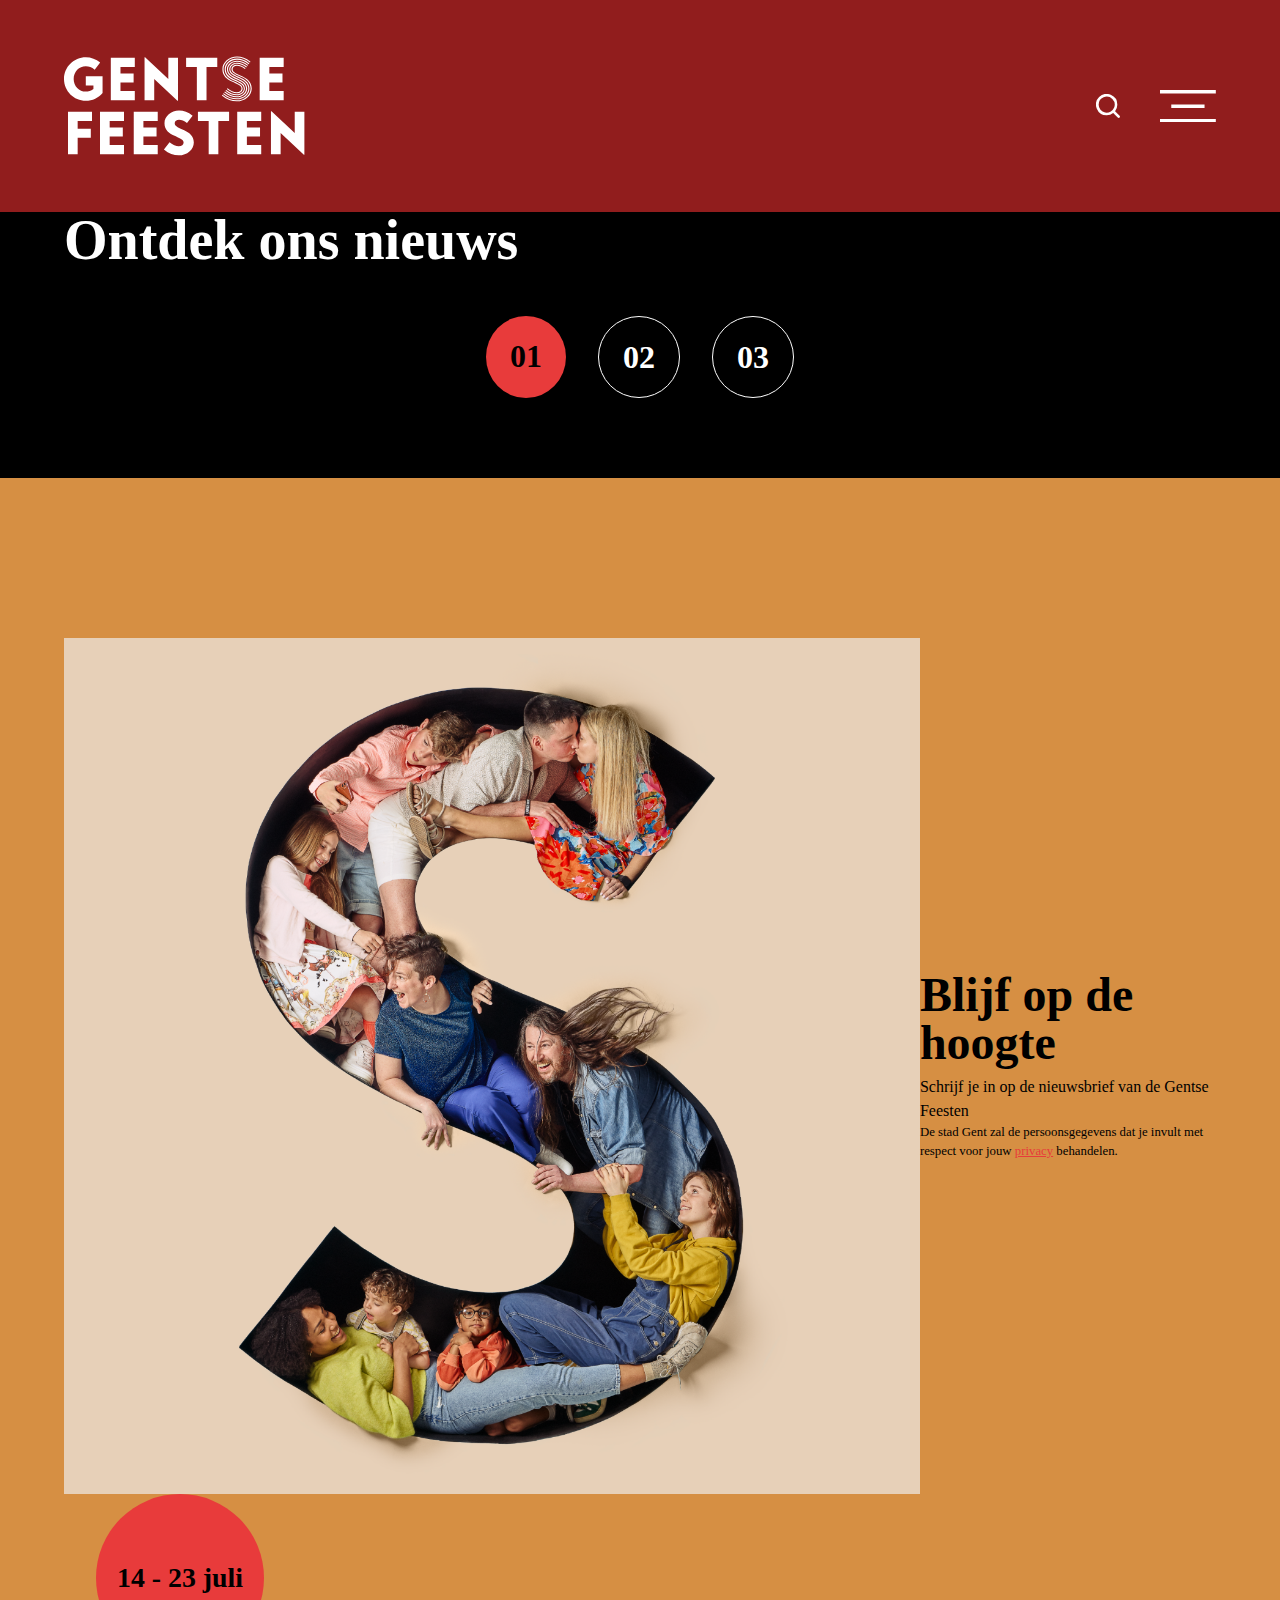
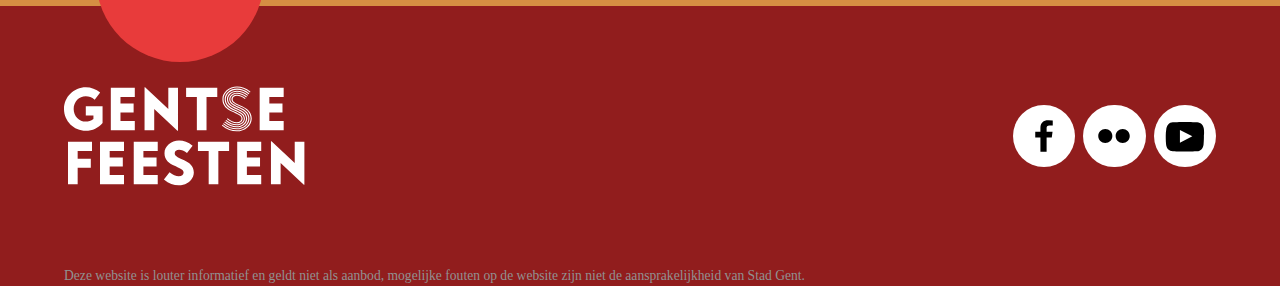
==== commit 4f93c7ab: "enhance more in site" ====
--- a/news.html
+++ b/news.html
@@ -88,38 +88,7 @@
     <footer>
         <section class="footer-newsletter">
             <div class="container">
-                <!-- <nav class="footer-newsletter__nav">
-                    <ul>
-                        <li class="footer-newsletter__nav-pics">
-                            <a href="#">
-                                <p>
-                                    Spot onze foto's
-                                </p>
-                                <div class="arrow-right">
-                                    <div class="arrow-helper"></div>
-                                    <svg xmlns="http://www.w3.org/2000/svg" viewBox="0 0 32 32">
-                                        <path fill="currentColor"
-                                            d="M12.5 7c.384 0 .768.146 1.06.439l8.26 8.261-8.26 8.261a1.5 1.5 0 0 1-2.121-2.122l6.14-6.14-6.14-6.139a1.502 1.502 0 0 1 1.06-2.561z" />
-                                    </svg>
-                                </div>
-                            </a>
-                        </li>
-                        <li class="footer-newsletter__nav-vids">
-                            <a href="#">
-                                <div class="arrow-left">
-                                    <svg xmlns="http://www.w3.org/2000/svg" viewBox="0 0 32 32">
-                                        <path fill="currentColor"
-                                            d="M20.321 24.4c-.384 0-.768-.146-1.06-.439L11 15.701l8.26-8.262a1.5 1.5 0 0 1 2.121 2.122l-6.14 6.14 6.14 6.14a1.503 1.503 0 0 1-1.06 2.56" />
-                                    </svg>
-                                    <div class="arrow-helper"></div>
-                                </div>
-                                <p>
-                                    Aanschouw onze video's
-                                </p>
-                            </a>
-                        </li>
-                    </ul>
-                </nav> -->
+                
                 <div class="footer-newsletter__subscribe">
                     <figure id="logo-letter-footer">
                         <!--JAVASCRIPT-->
@@ -129,12 +98,6 @@
                         <p>
                             Schrijf je in op de nieuwsbrief van de Gentse Feesten
                         </p>
-                        <!-- <div class="footer-newsletter__input">
-                            <input type="email" id="email" name="email" placeholder="Jouw e-mailadres" required>
-                            <button type="submit" class="sub-button">
-                                <strong>Inschrijven</strong>
-                            </button>
-                        </div> -->
                         <p class="footer-newsletter__terms">
                             De stad Gent zal de persoonsgegevens dat je invult met respect voor jouw <a
                                 href="#">privacy</a> behandelen.
--- a/static/css/main.css
+++ b/static/css/main.css
@@ -1,32 +1,6 @@
-/*
-===================================
-STANDARD VALUES
-===================================
-*/
-
-@font-face {
-  font-family: "Fira Sans";
-  src: url("../fonts/Fira Sans Bold.woff2") format("woff2"),
-    url("../fonts/Fira Sans Bold.woff") format("woff");
-  font-weight: 700;
-  font-style: normal;
-  font-stretch: normal;
-  unicode-range: U+0020-2212;
-}
-
-@font-face {
-  font-family: "Fira Sans";
-  src: url("../fonts/Fira Sans Regular.woff2") format("woff2"),
-    url("../fonts/Fira Sans Regular.woff") format("woff");
-  font-weight: 400;
-  font-style: normal;
-  font-stretch: normal;
-  unicode-range: U+0020-2212;
-}
-
 body {
   font-family: "Fira sans";
-  background-color: hsl(31, 49%, 81%);
+  background-color: hsl(31, 64%, 55%);
 }
 
 main {
@@ -43,10 +17,7 @@
   }
 }
 
-h1,
-h2,
-h3,
-h4 {
+h1,h2,h3,h4 {
   line-height: 100%;
 }
 
@@ -88,7 +59,7 @@
 }
 
 .bg-red {
-  background-color: hsl(0, 79%, 57%);
+  background-color: hsl(0, 66%, 45%);
 }
 
 .page-pointer::after {
@@ -189,7 +160,7 @@
 */
 
 header {
-  background-color: black;
+  background-color: rgb(145, 29, 29);
   padding: 3.5rem 0;
 }
 
@@ -299,7 +270,7 @@
   position: fixed;
   top: 0;
   left: 0;
-  background-color: hsl(0, 79%, 57%);
+  background-color: hsl(0, 53%, 31%);
   width: 100%;
   height: 100%;
 }
@@ -429,7 +400,7 @@
   text-decoration: none;
   padding: 1rem 2rem;
   margin-bottom: 2rem;
-  background-color: hsl(0, 79%, 57%);
+  background-color: hsl(0, 72%, 27%);
 }
 
 @media (max-width: 43.75rem) {
@@ -505,7 +476,7 @@
 
 /* Footer Info */
 .footer-info {
-  background-color: black;
+  background-color: rgb(145, 29, 29);
   padding-top: 5rem;
 }
 
@@ -910,7 +881,7 @@
 */
 
 .home-spotlight {
-  background-color: black;
+  background-color: rgb(44, 26, 26);
   padding: 10rem 0;
   padding-bottom: 7rem;
 }
@@ -996,7 +967,7 @@
 
 .home-news {
   color: white;
-  background-color: black;
+  background-color: rgb(59, 40, 40);
   padding-bottom: 5rem;
 }
 
